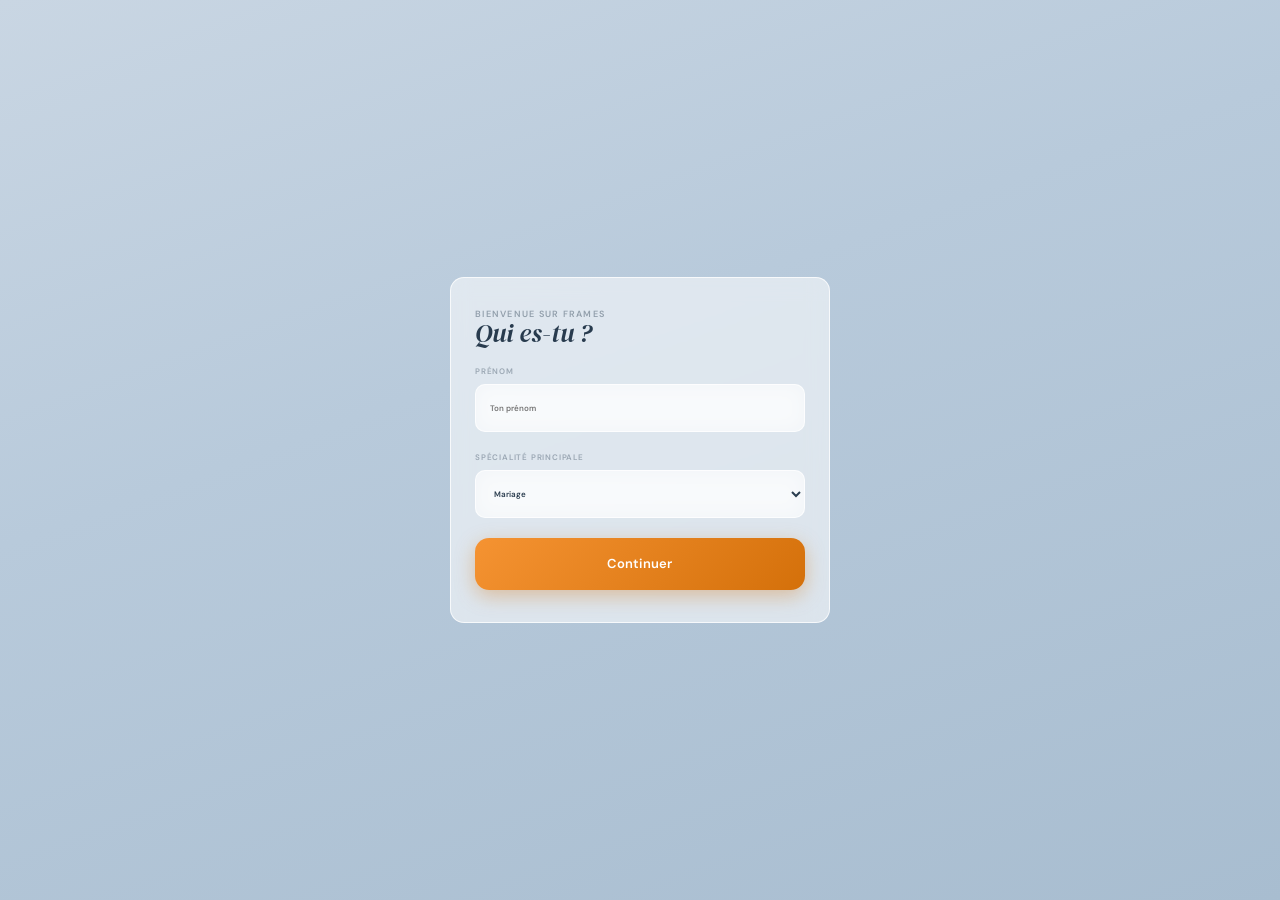
==== Codex/index.html @ fee346b4 "Add files via upload" ====
<!doctype html>
<html lang="fr">
  <head>
    <meta charset="UTF-8" />
    <meta name="viewport" content="width=device-width, initial-scale=1, viewport-fit=cover" />
    <meta name="theme-color" content="#B8CADB" />
    <meta name="apple-mobile-web-app-capable" content="yes" />
    <meta name="apple-mobile-web-app-status-bar-style" content="default" />
    <meta name="apple-mobile-web-app-title" content="Frames" />
    <title>Frames</title>
    <link rel="manifest" href="./manifest.webmanifest" />
    <link rel="apple-touch-icon" href="./assets/app-apple-touch-icon.png" />
    <link rel="icon" href="./assets/app-logo.svg" type="image/svg+xml" />
    <link rel="stylesheet" href="./styles.css" />
  </head>
  <body>

    <!-- ═══════════════════════════════════════
         ONBOARDING — premier lancement uniquement
         ═══════════════════════════════════════ -->
    <section id="onboarding" hidden>

      <!-- Écran 1 — Identité -->
      <div id="ob-screen-1" class="auth-screen">
        <div class="auth-card">
          <div>
            <p class="eyebrow">Bienvenue sur Frames</p>
            <h2>Qui es-tu ?</h2>
          </div>

          <label>
            <span>Prénom</span>
            <input id="ob-prenom" type="text" autocomplete="given-name"
                   placeholder="Ton prénom" required />
          </label>

          <label>
            <span>Spécialité principale</span>
            <select id="ob-specialite">
              <option value="Mariage">Mariage</option>
              <option value="Corporate">Corporate</option>
              <option value="Événement">Événement</option>
              <option value="Packshot">Packshot</option>
              <option value="Éditorial">Éditorial</option>
              <option value="Mixed">Mixed</option>
            </select>
          </label>

          <button class="save-button" id="ob-btn-1" type="button">Continuer</button>
        </div>
      </div>

      <!-- Écran 2 — Objectif financier -->
      <div id="ob-screen-2" class="auth-screen" hidden>
        <div class="auth-card">
          <div>
            <p class="eyebrow">Frames · Objectif</p>
            <h2>Ton taux cible</h2>
          </div>

          <label>
            <span>Revenu mensuel net visé CHF</span>
            <input id="ob-revenu" type="number" min="0" step="100"
                   inputmode="numeric" placeholder="Ex. 5000" required />
          </label>

          <label>
            <span>Jours facturables / mois</span>
            <input id="ob-jours" type="number" min="1" max="25" step="1"
                   inputmode="numeric" value="15" />
          </label>

          <label>
            <span>Charges fixes / mois CHF (optionnel)</span>
            <input id="ob-charges" type="number" min="0" step="50"
                   inputmode="numeric" placeholder="Ex. 800" />
          </label>

          <!-- Prévisualisation taux en temps réel -->
          <div class="hero-metrics">
            <span>
              <em>Minimum</em>
              <strong id="ob-taux-plancher">—</strong>
            </span>
            <span>
              <em>Cible (×1.3)</em>
              <strong id="ob-taux-cible">—</strong>
            </span>
          </div>

          <button class="save-button" id="ob-btn-2" type="button">Continuer</button>
        </div>
      </div>

      <!-- Écran 3 — Prêt -->
      <div id="ob-screen-3" class="auth-screen" hidden>
        <div class="auth-card">
          <div>
            <p class="eyebrow">Frames · Prêt</p>
            <h2>C'est parti !</h2>
          </div>

          <p class="auth-copy">
            Crée ton premier projet pour commencer à tracker ton temps,
            tes frais et calculer ton taux horaire réel.
          </p>

          <button class="save-button" id="ob-btn-3" type="button">
            Créer un projet
          </button>
          <button class="text-button" id="ob-skip" type="button">
            Pas maintenant
          </button>
        </div>
      </div>

    </section>

    <!-- ═══════════════════════════════════════
         APP SHELL — vue principale
         ═══════════════════════════════════════ -->
    <div class="app-shell" id="appShell" hidden>

      <header class="topbar">
        <div class="brand-lockup" aria-label="Frames">
          <img class="brand-mark" src="./assets/app-logo.svg" alt="Frames" />
          <div>
            <p class="eyebrow" id="topbarEyebrow">Frames</p>
            <h1 id="topbarTitle">Studio</h1>
          </div>
        </div>
        <button class="icon-button" id="topbarAction" type="button"
                aria-label="Action principale" hidden>
          <svg viewBox="0 0 24 24" aria-hidden="true">
            <path d="M12 5v14M5 12h14" />
          </svg>
        </button>
      </header>

      <main id="viewContainer"></main>

      <nav class="module-tabs" id="moduleTabs"
           aria-label="Navigation principale"></nav>

    </div>

    <script src="./app.js" type="module"></script>
  </body>
</html>
---- Codex/styles.css ----
/* ══════════════════════════════════════════════════════
   PICFACTORY — Design System v3
   Glass Light — DM Serif Display + DM Sans
   ══════════════════════════════════════════════════════ */

@import url("https://fonts.googleapis.com/css2?family=DM+Serif+Display:ital@1&family=DM+Sans:wght@300;400;500;600&display=swap");

/* ── Tokens ──────────────────────────────────────────── */
:root {
  /* Texte */
  --ink:       rgba(20,40,60,0.9);
  --ink-2:     rgba(30,50,70,0.45);
  --muted:     rgba(30,50,70,0.35);

  /* Sémantique */
  --accent:    #D4700A;
  --profit:    #2E7D52;
  --warning:   #D4700A;
  --loss:      #C03030;

  /* Legacy aliases (utilisés par les classes générées en JS) */
  --blue:      #D4700A;
  --green:     #2E7D52;
  --orange:    #D4700A;
  --red:       #C03030;
  --soft:      rgba(255,255,255,0.4);
  --shadow:    0 6px 20px rgba(213,112,10,0.35);
  --shadow-soft: 0 4px 16px rgba(100,130,160,0.15);
  --radius:    14px;

  /* Layout */
  --tab-h:         64px;
  --topbar-h:      60px;
  --content-max:   430px;

  /* Border-radius sémantique */
  --btn-radius-action:      14px;
  --btn-radius-destructive:  8px;

  font-family: "DM Sans", -apple-system, BlinkMacSystemFont, "Helvetica Neue", sans-serif;
  font-size: 16px;
  line-height: 1.4;
}

/* ── Reset ───────────────────────────────────────────── */
*,
*::before,
*::after {
  box-sizing: border-box;
}

[hidden] {
  display: none !important;
}

html {
  min-height: 100%;
  overflow-x: hidden;
}

/* Fond dégradé fixé — couvre tout l'écran en permanence */
body {
  min-height: 100vh;
  margin: 0;
  color: var(--ink);
  -webkit-font-smoothing: antialiased;
  text-rendering: optimizeLegibility;
  overflow-x: hidden;
  background: linear-gradient(160deg, #C9D6E3 0%, #B8CADB 40%, #A8BDD0 100%);
  background-attachment: fixed;
}

body::before {
  content: "";
  position: fixed;
  inset: 0;
  background: linear-gradient(160deg, #C9D6E3 0%, #B8CADB 40%, #A8BDD0 100%);
  z-index: -1;
}

h1, h2, h3, p {
  margin: 0;
}

h1, h2, h3 {
  font-family: "DM Serif Display", serif;
  font-style: italic;
  font-weight: 400;
  line-height: 1;
}

h1 { font-size: clamp(1.8rem, 7vw, 2.2rem); }
h2 { font-size: 1.6rem; }
h3 { font-size: 1.1rem; }

strong {
  letter-spacing: 0;
}

button, input, select, textarea {
  font: inherit;
}

button {
  border: 0;
  cursor: pointer;
  -webkit-tap-highlight-color: transparent;
  transition: all 0.2s ease;
}

button:focus {
  outline: none;
}

button:focus-visible,
input:focus-visible,
select:focus-visible,
textarea:focus-visible {
  outline: 2px solid rgba(213,112,10,0.5);
  outline-offset: 2px;
}

img {
  display: block;
}

/* ════════════════════════════════════════════════════════
   AUTH
   ════════════════════════════════════════════════════════ */

.auth-screen {
  display: grid;
  min-height: 100svh;
  place-items: center;
  padding: 24px 16px;
}

.auth-card {
  display: grid;
  width: min(100%, 380px);
  gap: 20px;
  padding: 32px 24px;
  background: rgba(255,255,255,0.55);
  backdrop-filter: blur(10px);
  -webkit-backdrop-filter: blur(10px);
  border: 1px solid rgba(255,255,255,0.75);
  border-radius: 14px;
}

.auth-card .brand-mark {
  width: 44px;
  height: 44px;
  flex-basis: 44px;
  padding: 0;
  border: none;
  border-radius: 0;
  background: transparent;
  box-shadow: none;
  object-fit: contain;
}

.auth-copy {
  color: var(--ink-2);
  font-size: 0.88rem;
  font-weight: 500;
  line-height: 1.55;
}

.auth-message {
  min-height: 1.4em;
  color: var(--warning);
  font-size: 0.82rem;
  font-weight: 500;
}

/* ════════════════════════════════════════════════════════
   SHELL — structure principale
   ════════════════════════════════════════════════════════ */

.app-shell {
  width: min(100%, var(--content-max));
  min-height: 100svh;
  margin: 0 auto;
  padding-bottom: calc(var(--tab-h) + max(16px, env(safe-area-inset-bottom)));
  background: rgba(255,255,255,0.45);
  backdrop-filter: blur(30px);
  -webkit-backdrop-filter: blur(30px);
  border: 1px solid rgba(255,255,255,0.7);
  box-shadow: 0 20px 60px rgba(100,130,160,0.25),
              inset 0 1px 0 rgba(255,255,255,0.8);
}

main {
  display: grid;
  gap: 0;
}

/* ════════════════════════════════════════════════════════
   TOPBAR
   ════════════════════════════════════════════════════════ */

.topbar {
  position: sticky;
  top: 0;
  z-index: 50;
  display: flex;
  align-items: center;
  gap: 12px;
  height: var(--topbar-h);
  padding: 0 18px;
  padding-top: env(safe-area-inset-top);
  background: rgba(255,255,255,0.3);
  border-bottom: 1px solid rgba(255,255,255,0.5);
  backdrop-filter: blur(20px);
  -webkit-backdrop-filter: blur(20px);
}

.brand-lockup {
  display: flex;
  align-items: center;
  gap: 10px;
  min-width: 0;
  flex: 1;
}

.brand-mark {
  width: 30px;
  height: 30px;
  flex: 0 0 30px;
  padding: 0;
  border: none;
  border-radius: 0;
  background: transparent;
  box-shadow: none;
  object-fit: contain;
}

.eyebrow {
  margin: 0 0 2px;
  color: rgba(30,50,70,0.4);
  font-family: "DM Sans", sans-serif;
  font-style: normal;
  font-size: 9px;
  font-weight: 600;
  letter-spacing: 0.14em;
  text-transform: uppercase;
  line-height: 1;
}

.brand-lockup h1 {
  font-size: 1.3rem;
  color: var(--ink);
}

/* Bouton "Nouveau client" masqué (non utilisé en V1) */
#openClientDialog { display: none !important; }

/* ════════════════════════════════════════════════════════
   VIEW TABS  (En cours / Terminés)
   ════════════════════════════════════════════════════════ */

.view-tabs {
  display: grid;
  grid-template-columns: 1fr 1fr;
  gap: 0;
  padding: 0;
  margin: 0;
  border: none;
  border-bottom: 1px solid rgba(255,255,255,0.5);
  background: rgba(255,255,255,0.2);
}

.view-tab {
  position: relative;
  min-height: 40px;
  padding: 0 16px;
  background: transparent;
  color: rgba(30,50,70,0.35);
  font-family: "DM Sans", sans-serif;
  font-style: normal;
  font-size: 0.78rem;
  font-weight: 600;
  letter-spacing: 0.04em;
  transition: color 0.2s ease;
}

.view-tab::after {
  content: "";
  display: block;
  position: absolute;
  bottom: -1px;
  left: 0;
  width: 0;
  height: 2px;
  background: linear-gradient(135deg, #F59332, #D4700A);
  border-radius: 99px;
  transition: width 0.2s ease;
}

.view-tab.is-active {
  color: var(--ink);
  background: transparent;
}

.view-tab.is-active::after {
  width: 100%;
}

/* ════════════════════════════════════════════════════════
   MODULE TABS — tab bar fixe en bas (5 onglets)
   ════════════════════════════════════════════════════════ */

.module-tabs {
  position: fixed;
  bottom: 0;
  left: 50%;
  transform: translateX(-50%);
  width: min(100%, var(--content-max));
  z-index: 100;
  display: grid;
  grid-template-columns: repeat(auto-fit, minmax(0, 1fr));
  gap: 0;
  padding: 8px 0 12px;
  padding-bottom: max(12px, env(safe-area-inset-bottom));
  background: rgba(255,255,255,0.3);
  border-top: 1px solid rgba(255,255,255,0.5);
  backdrop-filter: blur(20px);
  -webkit-backdrop-filter: blur(20px);
}

.module-tab {
  position: relative;
  display: flex;
  flex-direction: column;
  align-items: center;
  justify-content: center;
  min-height: var(--tab-h);
  padding: 0 2px;
  background: transparent;
  color: rgba(30,50,70,0.25);
  font-family: "DM Sans", sans-serif;
  font-size: 7px;
  font-weight: 500;
  gap: 3px;
  transition: color 0.2s ease;
}

.module-tab.is-active {
  color: rgba(20,40,60,0.85);
}

/* ════════════════════════════════════════════════════════
   SECTIONS — base commune
   ════════════════════════════════════════════════════════ */

.project-strip,
.timer-panel,
.summary-panel,
.history-panel,
.expenses-panel,
.analysis-panel {
  display: grid;
  gap: 0;
  padding: 0;
  border: none;
  border-radius: 0;
  background: transparent;
  box-shadow: none;
}

/* En-tête de section standardisé */
.section-head {
  display: flex;
  align-items: center;
  justify-content: space-between;
  gap: 12px;
  padding: 14px 18px;
  border-bottom: 1px solid rgba(255,255,255,0.5);
}

.section-head h2 {
  font-size: 1.2rem;
}

.section-actions {
  display: flex;
  flex-wrap: wrap;
  align-items: center;
  justify-content: flex-end;
  gap: 10px;
}

/* Total en haut à droite des sections */
.total-stack {
  display: grid;
  justify-items: end;
  gap: 2px;
}

.total-stack strong {
  font-family: "DM Sans", sans-serif;
  font-style: normal;
  font-size: 1.6rem;
  font-weight: 300;
  font-variant-numeric: tabular-nums;
  letter-spacing: -0.5px;
  line-height: 1;
  color: var(--ink);
}

.total-stack span,
.total-stack em {
  color: var(--muted);
  font-size: 8px;
  font-style: normal;
  font-weight: 600;
  letter-spacing: 0.1em;
  text-transform: uppercase;
}

/* ════════════════════════════════════════════════════════
   PROJECT STRIP & CLIENT GROUPS
   ════════════════════════════════════════════════════════ */

.project-list {
  display: grid;
  gap: 0;
  margin: 0;
  padding: 0;
}

.client-project-group {
  display: grid;
  gap: 0;
  border-bottom: 1px solid rgba(255,255,255,0.4);
}

/* En-tête client */
.client-group-head {
  display: flex;
  align-items: center;
  justify-content: space-between;
  gap: 12px;
  padding: 8px 18px;
  background: rgba(255,255,255,0.25);
  border-bottom: 1px solid rgba(255,255,255,0.4);
}

.client-group-head strong {
  overflow: hidden;
  text-overflow: ellipsis;
  white-space: nowrap;
  color: var(--muted);
  font-family: "DM Sans", sans-serif;
  font-size: 8px;
  font-weight: 600;
  letter-spacing: 0.12em;
  text-transform: uppercase;
}

.client-group-head span {
  flex: 0 0 auto;
  color: var(--muted);
  font-size: 0.7rem;
  font-weight: 500;
}

/* Carrousel horizontal de projets */
.client-project-row {
  display: flex;
  gap: 10px;
  overflow-x: auto;
  padding: 12px 18px;
  scroll-padding-inline: 18px;
  scroll-snap-type: x mandatory;
  scrollbar-width: none;
  touch-action: pan-x;
  -webkit-overflow-scrolling: touch;
}

.client-project-row::-webkit-scrollbar {
  display: none;
}

/* Carte projet */
.project-card {
  display: grid;
  width: min(72vw, 260px);
  min-width: min(72vw, 260px);
  gap: 10px;
  padding: 14px;
  background: rgba(255,255,255,0.55);
  backdrop-filter: blur(10px);
  -webkit-backdrop-filter: blur(10px);
  border: 1px solid rgba(255,255,255,0.75);
  border-radius: 14px;
  text-align: left;
  scroll-snap-align: start;
  scroll-snap-stop: always;
  transition: all 0.2s ease;
}

.project-card.is-active {
  background: rgba(255,255,255,0.80);
  border-color: rgba(213,112,10,0.35);
  box-shadow: 0 4px 16px rgba(213,112,10,0.15);
}

.project-card.quota-loss {
  border-color: rgba(192,48,48,0.3);
}

.project-card.quota-loss .project-card-time,
.project-card.quota-loss .project-card-top em {
  color: var(--loss);
}

.project-card-top {
  display: flex;
  align-items: flex-start;
  justify-content: space-between;
  gap: 8px;
}

.project-card-top strong {
  overflow-wrap: anywhere;
  font-family: "DM Sans", sans-serif;
  font-size: 12px;
  font-weight: 500;
  line-height: 1.3;
  color: var(--ink);
}

.project-card-top em {
  min-width: max-content;
  color: var(--muted);
  font-size: 8px;
  font-style: normal;
  font-weight: 600;
  letter-spacing: 0.08em;
  text-transform: uppercase;
}

.project-card-time {
  color: var(--ink-2);
  font-size: 0.78rem;
  font-weight: 500;
  font-variant-numeric: tabular-nums;
}

/* Barre de progression */
.project-mini-meter,
.project-mini-meter span {
  display: block;
  height: 3px;
  overflow: hidden;
  border-radius: 99px;
}

.project-mini-meter {
  background: rgba(30,50,70,0.08);
}

.project-mini-meter span {
  width: var(--fill);
  background: linear-gradient(90deg, #4CAF80, #2E7D52);
  transition: width 300ms ease;
}

.project-mini-meter span.quota-warning,
.meter-fill.quota-warning { background: linear-gradient(90deg, #F59332, #D4700A); }

.project-mini-meter span.quota-loss,
.meter-fill.quota-loss    { background: linear-gradient(90deg, #E05555, #C03030); }

.project-mini-meter span.quota-profit,
.meter-fill.quota-profit  { background: linear-gradient(90deg, #4CAF80, #2E7D52); }

.project-mini-meter span.quota-neutral,
.meter-fill.quota-neutral { background: rgba(30,50,70,0.15); }

/* ════════════════════════════════════════════════════════
   HERO PANEL — projet actif
   ════════════════════════════════════════════════════════ */

.hero-panel {
  display: grid;
  min-height: 160px;
  align-content: space-between;
  gap: 14px;
  overflow: hidden;
  margin: 12px 12px 0;
  padding: 16px;
  background: rgba(255,255,255,0.55);
  backdrop-filter: blur(10px);
  -webkit-backdrop-filter: blur(10px);
  border: 1px solid rgba(255,255,255,0.75);
  border-radius: 14px;
}

.project-meta {
  min-width: 0;
}

.project-meta .eyebrow {
  margin-bottom: 4px;
}

.project-meta h2 {
  overflow-wrap: anywhere;
  font-size: clamp(2rem, 11vw, 3.2rem);
  line-height: 0.95;
  color: var(--ink);
}

.hero-content {
  display: grid;
  gap: 10px;
}

/* Grilles de métriques */
.hero-metrics,
.business-summary,
.analysis-grid,
.score-grid {
  display: grid;
  grid-template-columns: 1fr 1fr;
  gap: 8px;
}

.hero-metrics span,
.business-summary div,
.analysis-card,
.trend-block,
.score-item {
  display: grid;
  gap: 4px;
  min-width: 0;
  padding: 10px 12px;
  background: rgba(255,255,255,0.55);
  backdrop-filter: blur(10px);
  -webkit-backdrop-filter: blur(10px);
  border: 1px solid rgba(255,255,255,0.75);
  border-radius: 10px;
}

/* Labels de métriques */
.hero-metrics em,
.business-summary span,
.business-summary em,
.analysis-card span,
.analysis-card em,
.trend-block span,
.analysis-row em,
.score-item span,
.total-stack span,
.total-stack em {
  color: var(--muted);
  font-size: 8px;
  font-style: normal;
  font-weight: 600;
  letter-spacing: 0.1em;
  text-transform: uppercase;
}

/* Valeurs de métriques */
.hero-metrics strong,
.business-summary strong,
.analysis-card strong,
.score-item strong {
  overflow-wrap: anywhere;
  font-family: "DM Sans", sans-serif;
  font-style: normal;
  font-size: 1.2rem;
  font-weight: 300;
  letter-spacing: -0.3px;
  line-height: 1;
  color: var(--ink);
}

/* ════════════════════════════════════════════════════════
   STATUS — pill & balance line
   ════════════════════════════════════════════════════════ */

.status-pill {
  width: fit-content;
  min-width: max-content;
  padding: 2px 7px;
  border-radius: 6px;
  background: rgba(30,50,70,0.08);
  border: 1px solid rgba(30,50,70,0.12);
  color: var(--ink-2);
  font-family: "DM Sans", sans-serif;
  font-size: 9px;
  font-weight: 600;
  letter-spacing: 0.06em;
  text-transform: uppercase;
}

.status-pill.profit  {
  color: #2E7D52;
  background: rgba(46,125,82,0.12);
  border-color: rgba(46,125,82,0.25);
}
.status-pill.warning {
  color: #D4700A;
  background: rgba(213,112,10,0.12);
  border-color: rgba(213,112,10,0.25);
}
.status-pill.loss    {
  color: #C03030;
  background: rgba(192,48,48,0.1);
  border-color: rgba(192,48,48,0.2);
}
.status-pill.neutral {
  color: var(--muted);
  background: rgba(30,50,70,0.06);
  border-color: rgba(30,50,70,0.1);
}

.balance-line {
  min-height: 20px;
  padding: 0 18px;
  color: var(--muted);
  font-size: 0.82rem;
  font-weight: 500;
}

.balance-line.profit  { color: #2E7D52; }
.balance-line.warning { color: #D4700A; }
.balance-line.loss    { color: #C03030; }

.business-summary .profit strong,
.business-summary .profit em,
.analysis-row.profit em  { color: #2E7D52; }

.business-summary .warning strong,
.business-summary .warning em,
.analysis-row.warning em { color: #D4700A; }

.business-summary .loss strong,
.business-summary .loss em,
.analysis-row.loss em    { color: #C03030; }

.business-summary .neutral strong,
.business-summary .neutral em { color: var(--muted); }

/* ════════════════════════════════════════════════════════
   TIMER PANEL
   ════════════════════════════════════════════════════════ */

.timer-panel {
  display: grid;
  gap: 0;
  padding: 0;
  background: transparent;
}

/* Face du chronomètre */
.timer-face {
  display: flex;
  flex-direction: column;
  align-items: center;
  justify-content: center;
  gap: 6px;
  min-height: 160px;
  margin: 12px;
  padding: 18px 14px;
  text-align: center;
  background: rgba(255,255,255,0.55);
  backdrop-filter: blur(10px);
  -webkit-backdrop-filter: blur(10px);
  border: 1px solid rgba(255,255,255,0.75);
  border-radius: 14px;
  transition: all 0.2s ease;
}

.timer-panel.is-running .timer-face,
.timer-panel.is-imputed .timer-face {
  background: rgba(245,147,50,0.08);
  border-color: rgba(213,112,10,0.3);
}

/* Label catégorie active — au-dessus du chiffre */
.timer-face span {
  order: -1;
  font-size: 9px;
  font-weight: 600;
  color: #D4700A;
  letter-spacing: 0.14em;
  text-transform: uppercase;
}

/* Grand chiffre hh:mm:ss */
.timer-face strong {
  font-family: "DM Sans", sans-serif;
  font-style: normal;
  font-size: 52px;
  font-weight: 200;
  font-variant-numeric: tabular-nums;
  letter-spacing: -2px;
  line-height: 1;
  color: var(--ink);
  transition: color 0.2s ease;
}

.timer-panel.is-running .timer-face strong {
  color: #D4700A;
}

/* ════════════════════════════════════════════════════════
   CHIPS CATÉGORIES — sélecteur horizontal scrollable
   ════════════════════════════════════════════════════════ */

.category-grid {
  display: flex;
  overflow-x: auto;
  scrollbar-width: none;
  touch-action: pan-x;
  -webkit-overflow-scrolling: touch;
  gap: 7px;
  padding: 4px 18px;
  background: transparent;
}

.category-grid::-webkit-scrollbar {
  display: none;
}

/* Chip catégorie inactive */
.category-button {
  display: flex;
  align-items: center;
  gap: 6px;
  flex-shrink: 0;
  padding: 9px 14px;
  border-radius: 99px;
  background: rgba(255,255,255,0.4);
  border: 1px solid rgba(255,255,255,0.6);
  color: rgba(30,50,70,0.45);
  font-family: "DM Sans", sans-serif;
  font-size: 11px;
  font-weight: 500;
  white-space: nowrap;
  transition: all 0.2s ease;
}

.category-button .dot {
  width: 7px;
  height: 7px;
  border-radius: 50%;
  background: var(--category-color, rgba(30,50,70,0.3));
  flex: 0 0 7px;
}

.category-button strong {
  color: inherit;
  font-family: "DM Sans", sans-serif;
  font-size: 11px;
  font-weight: 500;
}

/* Quota masqué dans le chip */
.category-button span:last-child {
  display: none;
}

/* Chip sélectionnée — accent orange */
.category-button.is-selected {
  padding: 9px 16px;
  background: linear-gradient(135deg, #F59332, #D4700A);
  border-color: rgba(213,112,10,0.3);
  box-shadow: 0 4px 16px rgba(213,112,10,0.35);
  color: #fff;
  font-weight: 600;
}

.category-button.is-selected .dot {
  background: rgba(255,255,255,0.8);
}

.category-button.is-selected strong {
  color: #fff;
  font-weight: 600;
}

/* ════════════════════════════════════════════════════════
   BOUTONS PRINCIPAUX
   ════════════════════════════════════════════════════════ */

.primary-actions {
  display: flex;
  gap: 8px;
  padding: 12px;
  background: transparent;
}

/* Bouton action principale */
.start-button,
.save-button {
  flex: 1;
  min-height: 52px;
  border-radius: var(--btn-radius-action);
  background: linear-gradient(135deg, #F59332, #D4700A);
  color: #fff;
  font-family: "DM Sans", sans-serif;
  font-size: 13px;
  font-weight: 600;
  letter-spacing: 0.02em;
  box-shadow: 0 6px 20px rgba(213,112,10,0.35);
  border: none;
  transition: all 0.2s ease;
}

/* Bouton Démarrer — plus grand, friction zéro */
.start-button {
  min-height: 60px;
  font-size: 15px;
}

.start-button.is-running {
  background: linear-gradient(135deg, #F59332, #D4700A);
  color: #fff;
}

.timer-panel.is-imputed .start-button {
  background: rgba(255,255,255,0.55);
  backdrop-filter: blur(10px);
  -webkit-backdrop-filter: blur(10px);
  border: 1px solid rgba(255,255,255,0.75);
  color: var(--ink-2);
  box-shadow: none;
}

/* Feedback tactile */
.start-button:active,
.save-button:active,
.manual-button:active,
.icon-button:active,
.project-card:active,
.category-button:active {
  opacity: 0.82;
  transform: scale(0.97);
}

/* Bouton ajout manuel de temps — secondaire glass */
.manual-button {
  display: flex;
  align-items: center;
  justify-content: center;
  gap: 7px;
  min-height: 52px;
  padding: 0 16px;
  border-radius: var(--btn-radius-action);
  background: rgba(255,255,255,0.55);
  backdrop-filter: blur(10px);
  -webkit-backdrop-filter: blur(10px);
  border: 1px solid rgba(255,255,255,0.75);
  color: rgba(30,50,70,0.45);
  font-family: "DM Sans", sans-serif;
  font-size: 11px;
  font-weight: 500;
  letter-spacing: 0.02em;
  line-height: 1.2;
  transition: all 0.2s ease;
}

.manual-button svg {
  width: 18px;
  height: 18px;
  flex: 0 0 18px;
  fill: none;
  stroke: currentColor;
  stroke-linecap: round;
  stroke-linejoin: round;
  stroke-width: 2;
}

.manual-button span {
  max-width: 80px;
}

/* Bouton icône (header) */
.icon-button {
  display: grid;
  width: 38px;
  height: 38px;
  flex: 0 0 38px;
  place-items: center;
  border: 1px solid rgba(255,255,255,0.75);
  border-radius: var(--btn-radius-action);
  background: rgba(255,255,255,0.55);
  backdrop-filter: blur(10px);
  -webkit-backdrop-filter: blur(10px);
  color: var(--ink);
  transition: all 0.2s ease;
}

.icon-button svg {
  width: 18px;
  height: 18px;
  fill: none;
  stroke: currentColor;
  stroke-linecap: round;
  stroke-linejoin: round;
  stroke-width: 2;
}

.icon-button.secondary {
  background: linear-gradient(135deg, #F59332, #D4700A);
  color: #ffffff;
  border-color: transparent;
  box-shadow: 0 4px 12px rgba(213,112,10,0.3);
}

.icon-button.ghost {
  background: transparent;
  border-color: transparent;
  box-shadow: none;
}

/* Bouton texte */
.text-button {
  min-height: 36px;
  padding: 0 4px;
  background: transparent;
  color: #D4700A;
  font-size: 0.82rem;
  font-weight: 600;
  letter-spacing: 0.02em;
}

.text-button.danger {
  color: var(--loss);
}

/* Déconnexion */
.sign-out-button {
  font-family: "DM Sans", sans-serif;
  font-size: 0.72rem;
  letter-spacing: 0.08em;
  color: var(--muted);
  text-transform: uppercase;
}

/* ════════════════════════════════════════════════════════
   SUMMARY — bilan des temps
   ════════════════════════════════════════════════════════ */

.category-summary,
.session-list,
.expense-list,
.analysis-list {
  display: grid;
  gap: 0;
}

.summary-item {
  display: grid;
  gap: 8px;
  padding: 12px 18px;
  border-bottom: 1px solid rgba(255,255,255,0.4);
}

.summary-item:last-child {
  border-bottom: 0;
}

.summary-label {
  display: flex;
  align-items: center;
  justify-content: space-between;
  gap: 12px;
  font-size: 0.84rem;
  font-weight: 500;
}

.summary-label span:last-child {
  color: var(--ink-2);
  font-variant-numeric: tabular-nums;
}

/* Barre de quota */
.meter {
  height: 3px;
  overflow: hidden;
  border-radius: 99px;
  background: rgba(30,50,70,0.08);
}

.meter-fill {
  width: var(--fill);
  height: 100%;
  border-radius: 99px;
  background: linear-gradient(90deg, #4CAF80, #2E7D52);
  transition: width 260ms ease;
}

/* ════════════════════════════════════════════════════════
   SESSIONS — historique
   ════════════════════════════════════════════════════════ */

.session-row {
  display: flex;
  align-items: center;
  justify-content: space-between;
  gap: 14px;
  min-height: 50px;
  padding: 11px 18px;
  border-bottom: 1px solid rgba(255,255,255,0.4);
}

.session-row:last-child {
  border-bottom: 0;
}

.session-category {
  display: grid;
  grid-template-columns: auto 1fr;
  align-items: center;
  gap: 2px 10px;
  min-width: 0;
  font-weight: 500;
}

/* Trait vertical coloré à gauche */
.session-category::before {
  width: 3px;
  height: 24px;
  border-radius: 99px;
  background: currentColor;
  content: "";
  grid-row: span 2;
  opacity: 0.5;
}

.session-category span,
.session-category em {
  grid-column: 2;
}

.session-category span {
  font-size: 0.84rem;
  font-weight: 500;
}

.session-category em {
  color: var(--muted);
  font-size: 0.7rem;
  font-style: normal;
  font-weight: 400;
}

.session-time {
  color: var(--ink-2);
  font-variant-numeric: tabular-nums;
  font-weight: 600;
  font-size: 0.84rem;
  white-space: nowrap;
}

/* ════════════════════════════════════════════════════════
   EMPTY STATE
   ════════════════════════════════════════════════════════ */

.empty-state {
  display: grid;
  min-height: 70px;
  place-items: center;
  margin: 14px;
  border: 1px dashed rgba(30,50,70,0.2);
  border-radius: 10px;
  color: var(--muted);
  font-size: 0.82rem;
  font-weight: 400;
  text-align: center;
}

.empty-state.wide {
  min-width: min(70vw, 250px);
  padding: 0 14px;
  background: transparent;
  margin: 0;
  border: none;
  border-right: 1px dashed rgba(30,50,70,0.2);
}

/* ════════════════════════════════════════════════════════
   EXPENSES — frais
   ════════════════════════════════════════════════════════ */

.expense-add-button {
  display: block;
  width: calc(100% - 28px);
  margin: 14px;
  min-height: 46px;
  border-radius: var(--btn-radius-action);
  background: linear-gradient(135deg, #F59332, #D4700A);
  color: #ffffff;
  font-family: "DM Sans", sans-serif;
  font-weight: 600;
  font-size: 13px;
  box-shadow: 0 6px 20px rgba(213,112,10,0.35);
  border: none;
}

.expense-row {
  display: flex;
  min-height: 56px;
  align-items: center;
  justify-content: space-between;
  gap: 12px;
  padding: 12px 18px;
  border: none;
  border-bottom: 1px solid rgba(255,255,255,0.4);
  background: transparent;
}

.expense-main {
  display: grid;
  min-width: 0;
  gap: 3px;
}

.expense-main strong {
  font-size: 0.86rem;
  font-weight: 500;
}

.expense-main span {
  overflow-wrap: anywhere;
  color: var(--muted);
  font-size: 0.74rem;
  font-weight: 400;
}

.expense-side {
  display: grid;
  justify-items: end;
  gap: 4px;
  min-width: max-content;
}

.expense-side span {
  font-variant-numeric: tabular-nums;
  font-weight: 600;
}

.expense-delete {
  min-height: 24px;
  padding: 2px 8px;
  border-radius: var(--btn-radius-destructive);
  background: rgba(192,48,48,0.1);
  border: 1px solid rgba(192,48,48,0.2);
  color: #C03030;
  font-size: 0.65rem;
  font-weight: 600;
  letter-spacing: 0.06em;
  text-transform: uppercase;
}

/* ════════════════════════════════════════════════════════
   PROJECT ACTIONS (export, terminer, supprimer)
   ════════════════════════════════════════════════════════ */

.project-actions {
  display: grid;
  gap: 10px;
  padding: 14px;
  background: transparent;
}

.export-button {
  min-height: 48px;
  border-radius: var(--btn-radius-action);
  background: rgba(255,255,255,0.55);
  backdrop-filter: blur(10px);
  -webkit-backdrop-filter: blur(10px);
  border: 1px solid rgba(255,255,255,0.75);
  color: var(--ink);
  font-family: "DM Sans", sans-serif;
  font-size: 13px;
  font-weight: 500;
}

.finish-button {
  min-height: 52px;
  border-radius: var(--btn-radius-action);
  background: rgba(46,125,82,0.1);
  border: 1px solid rgba(46,125,82,0.25);
  color: #2E7D52;
  font-family: "DM Sans", sans-serif;
  font-size: 14px;
  font-weight: 600;
}

.finish-button:disabled {
  opacity: 0.28;
  cursor: not-allowed;
}

.delete-project-button {
  min-height: 44px;
  border-radius: var(--btn-radius-destructive);
  background: rgba(192,48,48,0.1);
  border: 1px solid rgba(192,48,48,0.2);
  color: #C03030;
  font-size: 12px;
  font-weight: 600;
  letter-spacing: 0.04em;
  text-transform: uppercase;
}

/* ════════════════════════════════════════════════════════
   ANALYSIS — insights
   ════════════════════════════════════════════════════════ */

.analysis-card strong {
  font-size: 1.3rem;
}

.score-item {
  gap: 8px;
  padding: 10px 12px;
}

.score-item input[type="range"] {
  min-height: 22px;
  padding: 0;
  accent-color: #D4700A;
  background: transparent;
  border: none;
}

.analysis-block {
  display: grid;
  gap: 10px;
  padding: 14px 18px;
  border-bottom: 1px solid rgba(255,255,255,0.4);
}

.analysis-block h3 {
  color: var(--muted);
  font-family: "DM Sans", sans-serif;
  font-style: normal;
  font-size: 8px;
  font-weight: 600;
  letter-spacing: 0.14em;
  text-transform: uppercase;
}

.analysis-row {
  display: grid;
  grid-template-columns: minmax(0, 1fr) max-content;
  gap: 4px 10px;
  align-items: center;
  padding: 10px 0;
  border-bottom: 1px solid rgba(255,255,255,0.4);
}

.analysis-row:last-child {
  border-bottom: 0;
}

.analysis-row span,
.analysis-row strong {
  font-size: 0.84rem;
  font-weight: 500;
}

.analysis-row em {
  grid-column: 1 / -1;
}

.trend-block strong {
  font-family: "DM Sans", sans-serif;
  font-style: normal;
  font-size: 0.82rem;
  font-weight: 600;
  letter-spacing: 0.04em;
}

.trend-block span {
  line-height: 1.45;
  font-size: 0.82rem;
  text-transform: none;
}

.tips-list {
  display: grid;
  gap: 8px;
  margin: 0;
  padding-left: 18px;
}

.tips-list li {
  color: var(--ink-2);
  font-size: 0.84rem;
  font-weight: 400;
  line-height: 1.5;
}

/* ════════════════════════════════════════════════════════
   DIALOGS
   ════════════════════════════════════════════════════════ */

dialog {
  width: min(96vw, 420px);
  margin: auto;
  padding: 0;
  background: rgba(255,255,255,0.75);
  backdrop-filter: blur(20px);
  -webkit-backdrop-filter: blur(20px);
  border: 1px solid rgba(255,255,255,0.9);
  border-radius: var(--btn-radius-action);
  color: var(--ink);
  box-shadow: 0 24px 72px rgba(100,130,160,0.35);
}

dialog::backdrop {
  background: rgba(20,40,60,0.35);
  backdrop-filter: blur(12px);
  -webkit-backdrop-filter: blur(12px);
}

.dialog-body {
  display: grid;
  gap: 18px;
  padding: 20px;
}

.dialog-head {
  display: flex;
  align-items: center;
  justify-content: space-between;
  gap: 12px;
  padding-bottom: 14px;
  border-bottom: 1px solid rgba(255,255,255,0.5);
}

.dialog-head h2 {
  font-size: 1.4rem;
}

.confirm-dialog p {
  margin: 0;
  color: var(--ink-2);
  font-size: 0.9rem;
  font-weight: 400;
  line-height: 1.5;
}

.dialog-actions {
  display: grid;
  grid-template-columns: 1fr 1fr;
  align-items: center;
  gap: 10px;
}

/* ════════════════════════════════════════════════════════
   FORMULAIRES
   ════════════════════════════════════════════════════════ */

label {
  display: grid;
  gap: 7px;
  color: var(--muted);
  font-size: 8px;
  font-weight: 600;
  letter-spacing: 0.1em;
  text-transform: uppercase;
}

input,
select {
  width: 100%;
  min-height: 48px;
  padding: 0 14px;
  border: 1px solid rgba(255,255,255,0.75);
  border-radius: 10px;
  background: rgba(255,255,255,0.55);
  backdrop-filter: blur(10px);
  -webkit-backdrop-filter: blur(10px);
  color: var(--ink);
  outline: none;
}

input:focus,
select:focus {
  border-color: rgba(213,112,10,0.5);
  background: rgba(255,255,255,0.8);
}

select option {
  background: #ffffff;
  color: #14283C;
}

.duration-picker {
  display: grid;
  grid-template-columns: minmax(0, 1fr) minmax(0, 1.12fr);
  gap: 10px;
}

/* ════════════════════════════════════════════════════════
   QUOTA EDITOR
   ════════════════════════════════════════════════════════ */

.quota-editor {
  display: grid;
  gap: 8px;
  padding: 8px 0;
}

.quota-row {
  display: flex;
  align-items: center;
  justify-content: space-between;
  gap: 14px;
  padding: 10px 14px;
  background: rgba(255,255,255,0.4);
  border: 1px solid rgba(255,255,255,0.6);
  border-radius: 10px;
}

.quota-name {
  display: flex;
  align-items: center;
  gap: 10px;
  color: var(--ink);
  font-size: 0.86rem;
  font-weight: 500;
}

/* Trait vertical couleur catégorie */
.quota-name::before {
  width: 3px;
  height: 18px;
  border-radius: 99px;
  background: currentColor;
  content: "";
  opacity: 0.5;
}

.quota-duration {
  display: grid;
  width: min(50%, 210px);
  grid-template-columns: minmax(0, 0.85fr) minmax(0, 1.15fr);
  gap: 6px;
}

.quota-row input,
.quota-row select {
  min-height: 38px;
}

.quota-row input {
  text-align: center;
}

/* ════════════════════════════════════════════════════════
   PRINT — rapport PDF
   ════════════════════════════════════════════════════════ */

.print-report {
  display: none;
}

@media print {
  body {
    background: #ffffff;
    color: #111111;
  }

  .app-shell,
  dialog {
    display: none !important;
  }

  .print-report {
    display: block;
    padding: 28px;
    color: #111111;
    font-family: "DM Sans", "Helvetica Neue", sans-serif;
  }

  .print-report header {
    display: flex;
    align-items: center;
    gap: 16px;
    margin-bottom: 28px;
    padding-bottom: 16px;
    border-bottom: 2px solid #111111;
  }

  .print-report img {
    width: 44px;
    height: 44px;
    object-fit: contain;
    filter: none;
  }

  .print-report p {
    color: #6b7280;
    font-size: 11px;
    font-weight: 700;
    letter-spacing: 0.06em;
    text-transform: uppercase;
  }

  .print-report h1 {
    margin: 4px 0;
    font-family: "DM Serif Display", serif;
    font-style: italic;
    font-size: 26px;
    font-weight: 400;
  }

  .print-report h2 {
    margin: 24px 0 10px;
    font-family: "DM Serif Display", serif;
    font-style: italic;
    font-size: 15px;
    font-weight: 400;
  }

  .print-totals {
    display: grid;
    gap: 4px;
    padding: 16px;
    border: 1px solid #d1d5db;
    border-radius: 8px;
    margin-bottom: 20px;
  }

  .print-expense-total {
    margin: 0 0 10px;
    color: #111111;
    font-size: 13px;
    font-weight: 600;
  }

  .print-totals strong {
    font-family: "DM Sans", sans-serif;
    font-size: 34px;
    font-weight: 300;
    line-height: 1;
  }

  .print-totals span,
  .print-totals em {
    color: #4b5563;
    font-style: normal;
    font-weight: 600;
  }

  .print-report table {
    width: 100%;
    border-collapse: collapse;
    font-size: 12px;
  }

  .print-report th,
  .print-report td {
    padding: 8px;
    border-bottom: 1px solid #e5e7eb;
    text-align: left;
  }

  .print-report th {
    color: #4b5563;
    font-size: 10px;
    font-weight: 600;
    letter-spacing: 0.05em;
    text-transform: uppercase;
  }
}

/* ════════════════════════════════════════════════════════
   RESPONSIVE
   ════════════════════════════════════════════════════════ */

/* Très petits écrans (<380px) */
@media (max-width: 380px) {
  .primary-actions {
    flex-direction: column;
  }

  .manual-button span {
    max-width: none;
  }

  .hero-metrics,
  .business-summary,
  .analysis-grid,
  .score-grid {
    grid-template-columns: 1fr;
  }
}

/* Tablette / Mac (≥680px) */
@media (min-width: 680px) {
  :root {
    --content-max: 720px;
  }

  .module-tabs {
    width: min(100%, 720px);
  }

  main {
    grid-template-columns: 1fr 1fr;
    align-items: start;
  }

  .project-strip,
  .hero-panel,
  .history-panel,
  .expenses-panel,
  .analysis-panel {
    grid-column: 1 / -1;
  }

  .project-card {
    width: 240px;
    min-width: 240px;
  }

  .hero-metrics,
  .analysis-grid {
    grid-template-columns: repeat(4, minmax(0, 1fr));
  }

  .history-panel {
    max-height: 360px;
    overflow-y: auto;
  }
}

/* Grand écran Mac (≥1024px) */
@media (min-width: 1024px) {
  :root {
    --content-max: 860px;
  }

  .module-tabs {
    width: min(100%, 860px);
  }

  main {
    grid-template-columns: 1fr 1fr 1fr;
  }

  .project-strip,
  .hero-panel {
    grid-column: 1 / -1;
  }

  .analysis-panel {
    grid-column: 1 / -1;
  }
}
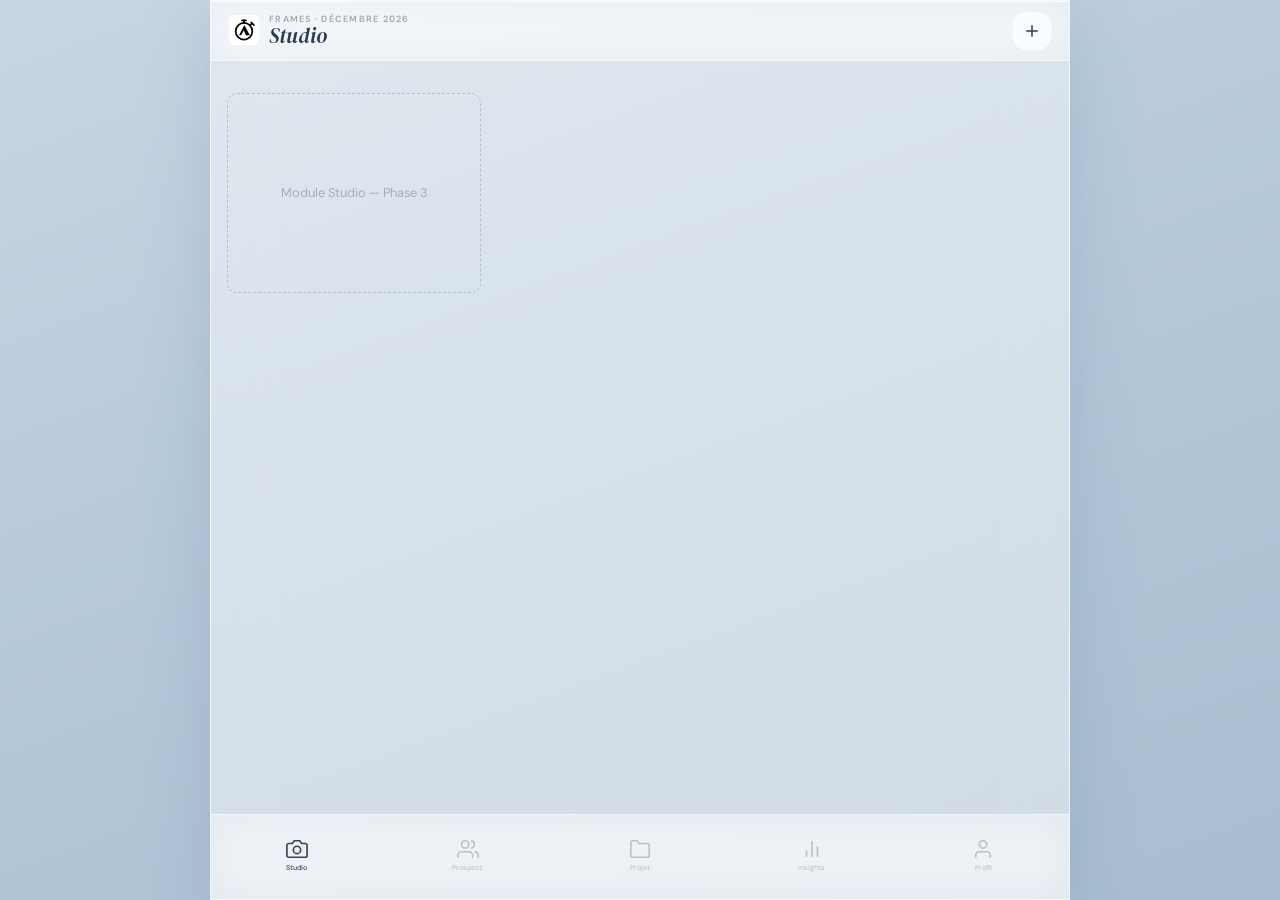
==== commit 1c43b2c1: "Add files via upload" ====
--- a/Codex/index.html
+++ b/Codex/index.html
@@ -15,112 +15,7 @@
   </head>
   <body>
 
-    <!-- ═══════════════════════════════════════
-         ONBOARDING — premier lancement uniquement
-         ═══════════════════════════════════════ -->
-    <section id="onboarding" hidden>
-
-      <!-- Écran 1 — Identité -->
-      <div id="ob-screen-1" class="auth-screen">
-        <div class="auth-card">
-          <div>
-            <p class="eyebrow">Bienvenue sur Frames</p>
-            <h2>Qui es-tu ?</h2>
-          </div>
-
-          <label>
-            <span>Prénom</span>
-            <input id="ob-prenom" type="text" autocomplete="given-name"
-                   placeholder="Ton prénom" required />
-          </label>
-
-          <label>
-            <span>Spécialité principale</span>
-            <select id="ob-specialite">
-              <option value="Mariage">Mariage</option>
-              <option value="Corporate">Corporate</option>
-              <option value="Événement">Événement</option>
-              <option value="Packshot">Packshot</option>
-              <option value="Éditorial">Éditorial</option>
-              <option value="Mixed">Mixed</option>
-            </select>
-          </label>
-
-          <button class="save-button" id="ob-btn-1" type="button">Continuer</button>
-        </div>
-      </div>
-
-      <!-- Écran 2 — Objectif financier -->
-      <div id="ob-screen-2" class="auth-screen" hidden>
-        <div class="auth-card">
-          <div>
-            <p class="eyebrow">Frames · Objectif</p>
-            <h2>Ton taux cible</h2>
-          </div>
-
-          <label>
-            <span>Revenu mensuel net visé CHF</span>
-            <input id="ob-revenu" type="number" min="0" step="100"
-                   inputmode="numeric" placeholder="Ex. 5000" required />
-          </label>
-
-          <label>
-            <span>Jours facturables / mois</span>
-            <input id="ob-jours" type="number" min="1" max="25" step="1"
-                   inputmode="numeric" value="15" />
-          </label>
-
-          <label>
-            <span>Charges fixes / mois CHF (optionnel)</span>
-            <input id="ob-charges" type="number" min="0" step="50"
-                   inputmode="numeric" placeholder="Ex. 800" />
-          </label>
-
-          <!-- Prévisualisation taux en temps réel -->
-          <div class="hero-metrics">
-            <span>
-              <em>Minimum</em>
-              <strong id="ob-taux-plancher">—</strong>
-            </span>
-            <span>
-              <em>Cible (×1.3)</em>
-              <strong id="ob-taux-cible">—</strong>
-            </span>
-          </div>
-
-          <button class="save-button" id="ob-btn-2" type="button">Continuer</button>
-        </div>
-      </div>
-
-      <!-- Écran 3 — Prêt -->
-      <div id="ob-screen-3" class="auth-screen" hidden>
-        <div class="auth-card">
-          <div>
-            <p class="eyebrow">Frames · Prêt</p>
-            <h2>C'est parti !</h2>
-          </div>
-
-          <p class="auth-copy">
-            Crée ton premier projet pour commencer à tracker ton temps,
-            tes frais et calculer ton taux horaire réel.
-          </p>
-
-          <button class="save-button" id="ob-btn-3" type="button">
-            Créer un projet
-          </button>
-          <button class="text-button" id="ob-skip" type="button">
-            Pas maintenant
-          </button>
-        </div>
-      </div>
-
-    </section>
-
-    <!-- ═══════════════════════════════════════
-         APP SHELL — vue principale
-         ═══════════════════════════════════════ -->
-    <div class="app-shell" id="appShell" hidden>
-
+    <div class="app-shell" id="appShell">
       <header class="topbar">
         <div class="brand-lockup" aria-label="Frames">
           <img class="brand-mark" src="./assets/app-logo.svg" alt="Frames" />
@@ -141,7 +36,6 @@
 
       <nav class="module-tabs" id="moduleTabs"
            aria-label="Navigation principale"></nav>
-
     </div>
 
     <script src="./app.js" type="module"></script>
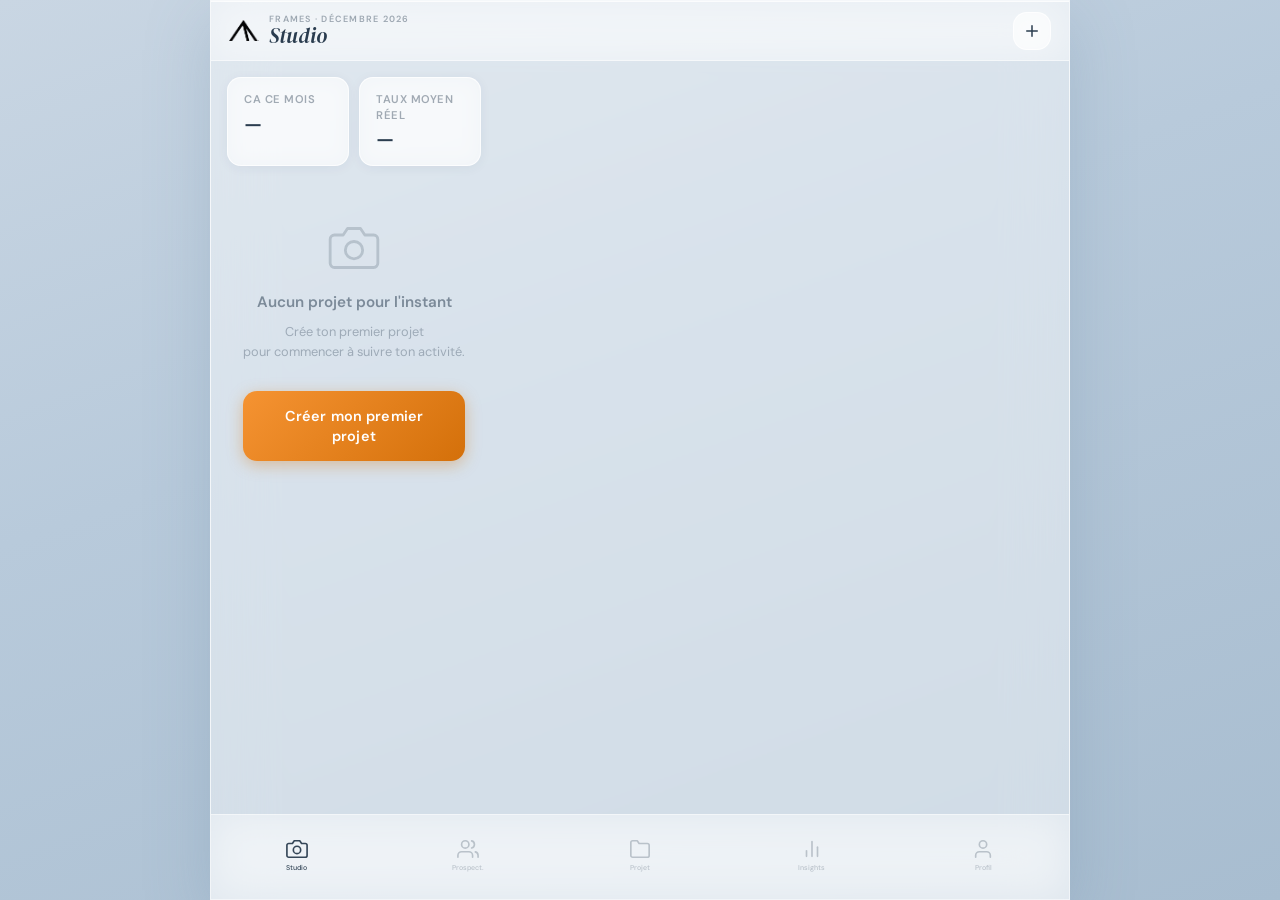
==== commit a672d6a8: "Add files via upload" ====
--- a/Codex/index.html
+++ b/Codex/index.html
@@ -1,43 +1,65 @@
 <!doctype html>
 <html lang="fr">
-  <head>
-    <meta charset="UTF-8" />
-    <meta name="viewport" content="width=device-width, initial-scale=1, viewport-fit=cover" />
-    <meta name="theme-color" content="#B8CADB" />
-    <meta name="apple-mobile-web-app-capable" content="yes" />
-    <meta name="apple-mobile-web-app-status-bar-style" content="default" />
-    <meta name="apple-mobile-web-app-title" content="Frames" />
-    <title>Frames</title>
-    <link rel="manifest" href="./manifest.webmanifest" />
-    <link rel="apple-touch-icon" href="./assets/app-apple-touch-icon.png" />
-    <link rel="icon" href="./assets/app-logo.svg" type="image/svg+xml" />
-    <link rel="stylesheet" href="./styles.css" />
-  </head>
-  <body>
+<head>
+  <meta charset="UTF-8" />
+  <meta name="viewport"
+    content="width=device-width,
+    initial-scale=1, viewport-fit=cover" />
+  <meta name="theme-color" content="#C9D6E3" />
+  <meta name="apple-mobile-web-app-capable"
+    content="yes" />
+  <meta name="apple-mobile-web-app-status-bar-style"
+    content="default" />
+  <meta name="apple-mobile-web-app-title"
+    content="Frames" />
+  <title>Frames</title>
+  <link rel="manifest" href="./manifest.webmanifest" />
+  <link rel="apple-touch-icon"
+    href="./assets/app-apple-touch-icon.png" />
+  <link rel="icon"
+    href="./assets/app-logo.svg" type="image/svg+xml" />
+  <link rel="stylesheet" href="./styles.css" />
+  <link rel="stylesheet" href="./app-components.css" />
+</head>
+<body>
+  <div class="app-shell">
 
-    <div class="app-shell" id="appShell">
-      <header class="topbar">
-        <div class="brand-lockup" aria-label="Frames">
-          <img class="brand-mark" src="./assets/app-logo.svg" alt="Frames" />
-          <div>
-            <p class="eyebrow" id="topbarEyebrow">Frames</p>
-            <h1 id="topbarTitle">Studio</h1>
-          </div>
+    <!-- TOPBAR -->
+    <header class="topbar">
+      <div class="brand-lockup">
+        <img class="brand-mark"
+          src="./assets/picfactory-logo.png" alt="" />
+        <div>
+          <p class="eyebrow" id="topbarEyebrow">
+            Frames
+          </p>
+          <h1 id="topbarTitle">Studio</h1>
         </div>
-        <button class="icon-button" id="topbarAction" type="button"
-                aria-label="Action principale" hidden>
-          <svg viewBox="0 0 24 24" aria-hidden="true">
-            <path d="M12 5v14M5 12h14" />
-          </svg>
-        </button>
-      </header>
+      </div>
+      <button class="icon-button"
+        id="topbarAction"
+        type="button"
+        aria-label="Ajouter"
+        hidden>
+        <svg viewBox="0 0 24 24" aria-hidden="true">
+          <path d="M12 5v14M5 12h14" />
+        </svg>
+      </button>
+    </header>
 
-      <main id="viewContainer"></main>
+    <!-- CONTENU PRINCIPAL -->
+    <main>
+      <div id="viewContainer"></div>
+    </main>
 
-      <nav class="module-tabs" id="moduleTabs"
-           aria-label="Navigation principale"></nav>
-    </div>
+    <!-- TAB BAR FIXE -->
+    <nav class="module-tabs"
+      id="moduleTabs"
+      aria-label="Navigation principale">
+    </nav>
 
-    <script src="./app.js" type="module"></script>
-  </body>
+  </div>
+
+  <script src="./app.js" type="module"></script>
+</body>
 </html>
--- a/Codex/app-components.css
+++ b/Codex/app-components.css
@@ -0,0 +1,298 @@
+/* ══════════════════════════════════════════════════════
+   FRAMES — Composants par phase
+   app-components.css · Phase 3 — Studio
+   ══════════════════════════════════════════════════════ */
+
+/* ─── Utility : glass card ───────────────────────────── */
+
+.glass-card {
+  background: rgba(255,255,255,0.55);
+  backdrop-filter: blur(10px);
+  -webkit-backdrop-filter: blur(10px);
+  border: 1px solid rgba(255,255,255,0.75);
+  border-radius: 14px;
+  box-shadow: 0 2px 12px rgba(30,50,80,.06);
+}
+
+/* ─── Stats ──────────────────────────────────────────── */
+
+.stats-row {
+  display: grid;
+  grid-template-columns: 1fr 1fr;
+  gap: 10px;
+  padding: 16px 16px 8px;
+}
+
+.stat-card {
+  padding: 14px 16px;
+  display: flex;
+  flex-direction: column;
+  gap: 4px;
+}
+
+.stat-label {
+  font-size: .7rem;
+  font-weight: 600;
+  color: rgba(30,50,70,.4);
+  text-transform: uppercase;
+  letter-spacing: .05em;
+  margin: 0;
+}
+
+.stat-value {
+  font-size: 1.25rem;
+  font-weight: 600;
+  color: rgba(20,40,60,.9);
+  margin: 0;
+  font-variant-numeric: tabular-nums;
+  line-height: 1.2;
+}
+
+/* ─── Liste projets ──────────────────────────────────── */
+
+.projet-list {
+  padding: 8px 16px 120px;
+  display: flex;
+  flex-direction: column;
+  gap: 16px;
+}
+
+.client-group {
+  display: flex;
+  flex-direction: column;
+  gap: 7px;
+}
+
+.client-group-label {
+  font-size: .68rem;
+  font-weight: 700;
+  color: rgba(30,50,70,.35);
+  text-transform: uppercase;
+  letter-spacing: .08em;
+  padding: 0 4px;
+  margin: 0;
+}
+
+.projet-card {
+  width: 100%;
+  text-align: left;
+  padding: 14px 16px;
+  display: flex;
+  flex-direction: column;
+  gap: 7px;
+  cursor: pointer;
+  background: rgba(255,255,255,0.55);
+  backdrop-filter: blur(10px);
+  -webkit-backdrop-filter: blur(10px);
+  border: 1px solid rgba(255,255,255,0.75);
+  border-radius: 14px;
+  box-shadow: 0 2px 12px rgba(30,50,80,.06);
+  transition: transform .15s ease, box-shadow .15s ease;
+}
+
+.projet-card:active {
+  transform: scale(.98);
+  box-shadow: 0 1px 4px rgba(30,50,80,.04);
+}
+
+.projet-card-header {
+  display: flex;
+  justify-content: space-between;
+  align-items: flex-start;
+  gap: 10px;
+}
+
+.projet-name {
+  font-size: .9rem;
+  font-weight: 600;
+  color: rgba(20,40,60,.9);
+  line-height: 1.3;
+}
+
+.projet-card-meta {
+  display: flex;
+  align-items: center;
+  gap: 8px;
+  font-size: .74rem;
+  color: rgba(30,50,70,.4);
+  flex-wrap: wrap;
+}
+
+.projet-prix {
+  margin-left: auto;
+  font-weight: 600;
+  color: rgba(20,40,60,.7);
+  font-variant-numeric: tabular-nums;
+  white-space: nowrap;
+}
+
+/* ─── Statut pills ───────────────────────────────────── */
+
+.statut-pill {
+  font-size: .65rem;
+  font-weight: 700;
+  padding: 3px 8px;
+  border-radius: 100px;
+  white-space: nowrap;
+  flex-shrink: 0;
+  letter-spacing: .03em;
+}
+
+.statut-brouillon {
+  background: rgba(30,50,70,.08);
+  color: rgba(30,50,70,.45);
+}
+
+.statut-encours {
+  background: rgba(213,112,10,.12);
+  color: #B8600A;
+}
+
+.statut-livre {
+  background: rgba(46,125,82,.13);
+  color: #2E7D52;
+}
+
+.statut-archive {
+  background: rgba(30,50,70,.05);
+  color: rgba(30,50,70,.3);
+}
+
+/* ─── Studio : empty state ───────────────────────────── */
+
+.studio-empty {
+  display: flex;
+  flex-direction: column;
+  align-items: center;
+  justify-content: center;
+  padding: 48px 32px 120px;
+  text-align: center;
+  gap: 0;
+}
+
+.studio-empty .empty-icon {
+  opacity: .18;
+  color: rgba(20,40,60,1);
+  margin-bottom: 18px;
+}
+
+.studio-empty .empty-title {
+  font-size: .95rem;
+  font-weight: 600;
+  color: rgba(30,50,70,.5);
+  margin: 0 0 8px;
+}
+
+.studio-empty .empty-sub {
+  font-size: .8rem;
+  color: rgba(30,50,70,.32);
+  line-height: 1.6;
+  margin: 0 0 28px;
+}
+
+/* ─── Bouton action principale ───────────────────────── */
+
+.btn-action {
+  display: block;
+  width: 100%;
+  padding: 15px 20px;
+  background: linear-gradient(135deg, #F59332, #D4700A);
+  color: #fff;
+  font-family: 'DM Sans', sans-serif;
+  font-size: .9rem;
+  font-weight: 600;
+  border: none;
+  border-radius: var(--btn-radius-action, 14px);
+  cursor: pointer;
+  box-shadow: 0 4px 16px rgba(213,112,10,.35);
+  transition: opacity .15s ease, transform .15s ease;
+  text-align: center;
+  letter-spacing: .01em;
+}
+
+.btn-action:active {
+  opacity: .88;
+  transform: scale(.98);
+}
+
+/* ─── Bottom sheet ───────────────────────────────────── */
+
+.sheet-overlay {
+  position: fixed;
+  inset: 0;
+  background: rgba(10,25,40,.3);
+  backdrop-filter: blur(4px);
+  -webkit-backdrop-filter: blur(4px);
+  z-index: 190;
+  opacity: 0;
+  transition: opacity .28s ease;
+}
+
+.sheet-overlay.is-visible { opacity: 1; }
+
+.bottom-sheet {
+  position: fixed;
+  bottom: 0;
+  left: 50%;
+  transform: translateX(-50%) translateY(100%);
+  width: min(100%, 430px);
+  background: rgba(238,244,250,.97);
+  backdrop-filter: blur(24px);
+  -webkit-backdrop-filter: blur(24px);
+  border-radius: 20px 20px 0 0;
+  border-top: 1px solid rgba(255,255,255,.85);
+  box-shadow: 0 -8px 40px rgba(30,50,80,.12);
+  z-index: 200;
+  transition: transform .32s cubic-bezier(.32,.72,0,1);
+  max-height: 92dvh;
+  overflow-y: auto;
+  padding-bottom: env(safe-area-inset-bottom, 0px);
+}
+
+.bottom-sheet.is-open {
+  transform: translateX(-50%) translateY(0);
+}
+
+.sheet-handle {
+  width: 36px;
+  height: 4px;
+  background: rgba(30,50,70,.18);
+  border-radius: 2px;
+  margin: 10px auto 0;
+}
+
+.sheet-header {
+  display: flex;
+  align-items: center;
+  justify-content: space-between;
+  padding: 12px 20px 0;
+}
+
+.sheet-title {
+  font-family: 'DM Serif Display', serif;
+  font-style: italic;
+  font-size: 1.25rem;
+  color: rgba(20,40,60,.9);
+  margin: 0;
+}
+
+/* ─── Form dans le sheet ─────────────────────────────── */
+/* Les <input>, <select>, <label> héritent des styles globaux de styles.css */
+
+.sheet-form {
+  display: flex;
+  flex-direction: column;
+  gap: 16px;
+  padding: 20px 20px 8px;
+}
+
+.form-row {
+  display: grid;
+  grid-template-columns: 1fr 1fr;
+  gap: 10px;
+}
+
+.sheet-submit {
+  margin-top: 4px;
+  margin-bottom: 20px;
+}
